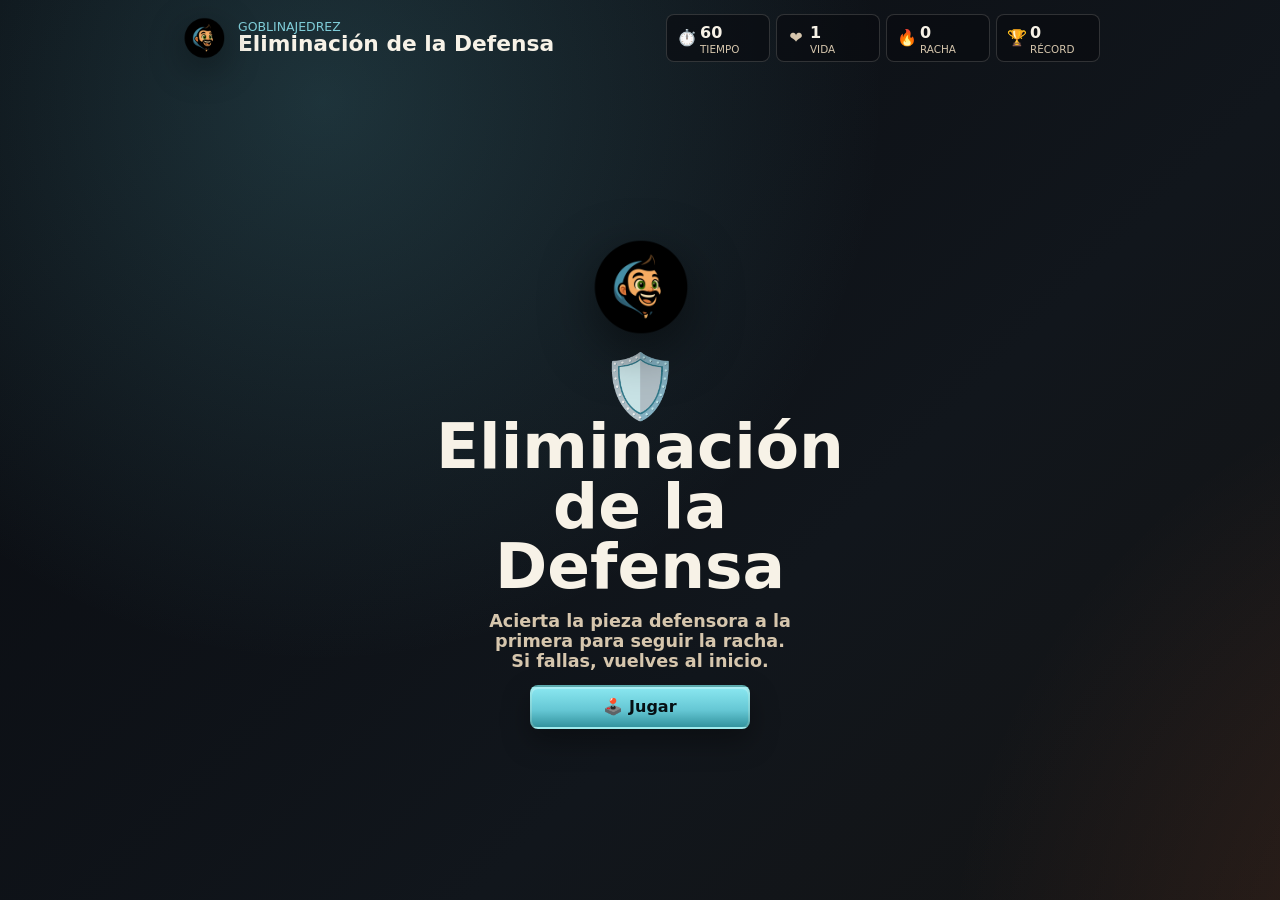
==== index.html @ 9c4ffb0d "Publish Elimina la Defensa" ====
<!doctype html>
<html lang="es">
  <head>
    <meta charset="utf-8">
    <meta name="viewport" content="width=device-width, initial-scale=1, maximum-scale=1, user-scalable=no">
    <meta name="theme-color" content="#090b10">
    <title>GoblinAjedrez · Eliminación de la Defensa</title>
    <link rel="stylesheet" href="vendor/chessground/chessground.base.css">
    <link rel="stylesheet" href="vendor/chessground/chessground.brown.css">
    <link rel="stylesheet" href="vendor/chessground/chessground.cburnett.css">
    <link rel="stylesheet" href="styles.css">
  </head>
  <body>
    <main class="game-shell" aria-label="GoblinAjedrez Eliminación de la Defensa">
      <header class="hud">
        <div class="brand">
          <img src="assets/goblin-logo.png" alt="" onerror="this.style.display='none'">
          <div>
            <p>GOBLINAJEDREZ</p>
            <strong>Eliminación de la Defensa</strong>
          </div>
        </div>
        <div class="stats" aria-label="Progreso">
          <span><em aria-hidden="true">⏱️</em><b id="timeCounter">60</b><small>Tiempo</small></span>
          <span><em aria-hidden="true">❤️</em><b id="lifeCounter">1</b><small>Vida</small></span>
          <span><em aria-hidden="true">🔥</em><b id="streakCounter">0</b><small>Racha</small></span>
          <span><em aria-hidden="true">🏆</em><b id="bestCounter">0</b><small>Récord</small></span>
        </div>
      </header>

      <section class="level-screen" id="startScreen" aria-labelledby="startScreenTitle">
        <div class="screen-copy">
          <img src="assets/goblin-logo.png" alt="" onerror="this.style.display='none'">
          <h1 id="startScreenTitle">🛡️ Eliminación de la Defensa</h1>
          <p>Acierta la pieza defensora a la primera para seguir la racha. Si fallas, vuelves al inicio.</p>
          <button class="primary-button" id="playButton" type="button">🕹️ Jugar</button>
        </div>
      </section>

      <section class="play-screen hidden" id="playScreen" aria-label="Reto">
        <div class="question-row">
          <button class="ghost-button" id="backButton" type="button">← Inicio</button>
          <p id="questionText">Toca la pieza defensora.</p>
        </div>

        <div class="board-stage" id="boardStage">
          <div class="board-wrap">
            <div id="board" aria-label="Tablero de ajedrez"></div>
            <div class="tutorial-badge hidden" id="tutorialBadge" aria-hidden="true"></div>
            <div class="feedback-msg" id="feedbackMsg" aria-live="polite"></div>
            <canvas id="particles" width="640" height="640" aria-hidden="true"></canvas>
          </div>
        </div>

        <div class="result-panel" id="resultPanel" aria-live="polite">
          <strong id="resultTitle">Pulsa la pieza defensora.</strong>
          <p id="resultText"></p>
        </div>
      </section>

    </main>

    <script src="vendor/chess.min.js"></script>
    <script src="levels.js"></script>
    <script type="module" src="game.js"></script>
  </body>
</html>
---- vendor/chessground/chessground.base.css ----
.cg-wrap {
  box-sizing: content-box;
  position: relative;
  display: block;
}

cg-container {
  position: absolute;
  width: 100%;
  height: 100%;
  display: block;
  top: 0;
}

cg-board {
  position: absolute;
  top: 0;
  left: 0;
  width: 100%;
  height: 100%;
  -webkit-user-select: none;
  -moz-user-select: none;
  -ms-user-select: none;
  user-select: none;
  line-height: 0;
  background-size: cover;
}

.cg-wrap.manipulable cg-board {
  cursor: pointer;
}

cg-board square {
  position: absolute;
  top: 0;
  left: 0;
  width: 12.5%;
  height: 12.5%;
  pointer-events: none;
}

cg-board square.move-dest {
  pointer-events: auto;
}

cg-board square.last-move {
  will-change: transform;
}

.cg-wrap piece {
  position: absolute;
  top: 0;
  left: 0;
  width: 12.5%;
  height: 12.5%;
  background-size: cover;
  z-index: 2;
  will-change: transform;
  pointer-events: none;
}

cg-board piece.dragging {
  cursor: move;
  /* !important to override z-index from 3D piece inline style */
  z-index: 11 !important;
}

piece.anim {
  z-index: 8;
}

piece.fading {
  z-index: 1;
  opacity: 0.5;
}

.cg-wrap piece.ghost {
  opacity: 0.3;
}

.cg-wrap piece svg {
  overflow: hidden;
  position: relative;
  top: 0px;
  left: 0px;
  width: 100%;
  height: 100%;
  pointer-events: none;
  z-index: 2;
  opacity: 0.6;
}

.cg-wrap cg-auto-pieces,
.cg-wrap .cg-shapes,
.cg-wrap .cg-custom-svgs {
  overflow: visible;
  position: absolute;
  top: 0px;
  left: 0px;
  width: 100%;
  height: 100%;
  pointer-events: none;
}

.cg-wrap cg-auto-pieces {
  z-index: 2;
}

.cg-wrap cg-auto-pieces piece {
  opacity: 0.3;
}

.cg-wrap .cg-shapes {
  overflow: hidden;
  opacity: 0.6;
  z-index: 2;
}

.cg-wrap .cg-custom-svgs {
  /* over piece.anim = 8, but under piece.dragging = 11 */
  z-index: 9;
}

.cg-wrap .cg-custom-svgs svg {
  overflow: visible;
}

.cg-wrap coords {
  position: absolute;
  display: flex;
  pointer-events: none;
  opacity: 0.8;
  font-family: sans-serif;
  font-size: 9px;
}

.cg-wrap coords.ranks {
  left: 4px;
  top: -20px;
  flex-flow: column-reverse;
  height: 100%;
  width: 12px;
}

.cg-wrap coords.ranks.black {
  flex-flow: column;
}

.cg-wrap coords.ranks.left {
  left: -15px;
  align-items: flex-end;
}

.cg-wrap coords.files {
  bottom: -4px;
  left: 24px;
  flex-flow: row;
  width: 100%;
  height: 16px;
  text-transform: uppercase;
  text-align: center;
}

.cg-wrap coords.files.black {
  flex-flow: row-reverse;
}

.cg-wrap coords coord {
  flex: 1 1 auto;
}

.cg-wrap coords.ranks coord {
  transform: translateY(39%);
}

.cg-wrap coords.squares {
  bottom: 0;
  left: 0;
  text-transform: uppercase;
  text-align: right;
  flex-flow: column-reverse;
  height: 100%;
  width: 12.5%;
}

.cg-wrap coords.squares.black {
  flex-flow: column;
}

.cg-wrap coords.squares.left {
  text-align: left;
}

.cg-wrap coords.squares coord {
  padding: 6% 4%;
}

.cg-wrap coords.squares.rank2 {
  transform: translateX(100%);
}

.cg-wrap coords.squares.rank3 {
  transform: translateX(200%);
}

.cg-wrap coords.squares.rank4 {
  transform: translateX(300%);
}

.cg-wrap coords.squares.rank5 {
  transform: translateX(400%);
}

.cg-wrap coords.squares.rank6 {
  transform: translateX(500%);
}

.cg-wrap coords.squares.rank7 {
  transform: translateX(600%);
}

.cg-wrap coords.squares.rank8 {
  transform: translateX(700%);
}
---- vendor/chessground/chessground.brown.css ----
/** Colored board squares as an embedded SVG */
cg-board {
  background-color: #f0d9b5;
  background-image: url('[data-uri]');
}

/** Interactive board square colors */
cg-board square.move-dest {
  background: radial-gradient(rgba(20, 85, 30, 0.5) 22%, #208530 0, rgba(0, 0, 0, 0.3) 0, rgba(0, 0, 0, 0) 0);
}
cg-board square.premove-dest {
  background: radial-gradient(rgba(20, 30, 85, 0.5) 22%, #203085 0, rgba(0, 0, 0, 0.3) 0, rgba(0, 0, 0, 0) 0);
}
cg-board square.oc.move-dest {
  background: radial-gradient(transparent 0%, transparent 80%, rgba(20, 85, 0, 0.3) 80%);
}
cg-board square.oc.premove-dest {
  background: radial-gradient(transparent 0%, transparent 80%, rgba(20, 30, 85, 0.2) 80%);
}
cg-board square.move-dest:hover {
  background: rgba(20, 85, 30, 0.3);
}
cg-board square.premove-dest:hover {
  background: rgba(20, 30, 85, 0.2);
}
cg-board square.last-move {
  background-color: rgba(155, 199, 0, 0.41);
}
cg-board square.selected {
  background-color: rgba(20, 85, 30, 0.5);
}
cg-board square.check {
  background: radial-gradient(
    ellipse at center,
    rgba(255, 0, 0, 1) 0%,
    rgba(231, 0, 0, 1) 25%,
    rgba(169, 0, 0, 0) 89%,
    rgba(158, 0, 0, 0) 100%
  );
}
cg-board square.current-premove {
  background-color: rgba(20, 30, 85, 0.5);
}

/** Alternating colors in rank/file/square labels */
.orientation-white .ranks :nth-child(odd),
.orientation-white .files :nth-child(even),
.orientation-black .ranks :nth-child(even),
.orientation-black .files :nth-child(odd),
coords.squares:nth-of-type(odd) :nth-child(even),
coords.squares:nth-of-type(even) :nth-child(odd) {
  color: rgba(72, 72, 72, 0.8);
}

.orientation-white .ranks :nth-child(even),
.orientation-white .files :nth-child(odd),
.orientation-black .ranks :nth-child(odd),
.orientation-black .files :nth-child(even),
coords.squares:nth-of-type(odd) :nth-child(odd),
coords.squares:nth-of-type(even) :nth-child(even) {
  color: rgba(255, 255, 255, 0.8);
}
---- vendor/chessground/chessground.cburnett.css ----
/** Embedded SVGs for all chess pieces */
.cg-wrap piece.pawn.white {
  background-image: url('[data-uri]');
}
.cg-wrap piece.bishop.white {
  background-image: url('[data-uri]');
}
.cg-wrap piece.knight.white {
  background-image: url('[data-uri]');
}
.cg-wrap piece.rook.white {
  background-image: url('[data-uri]');
}
.cg-wrap piece.queen.white {
  background-image: url('[data-uri]');
}
.cg-wrap piece.king.white {
  background-image: url('[data-uri]');
}
.cg-wrap piece.pawn.black {
  background-image: url('[data-uri]');
}
.cg-wrap piece.bishop.black {
  background-image: url('[data-uri]');
}
.cg-wrap piece.knight.black {
  background-image: url('[data-uri]');
}
.cg-wrap piece.rook.black {
  background-image: url('[data-uri]');
}
.cg-wrap piece.queen.black {
  background-image: url('[data-uri]');
}
.cg-wrap piece.king.black {
  background-image: url('[data-uri]');
}
---- styles.css ----
:root {
  color-scheme: dark;
  font-family: Inter, ui-sans-serif, system-ui, -apple-system, BlinkMacSystemFont, "Segoe UI", sans-serif;
  background: #090b10;
  color: #f7f2e7;
  --bg: #090b10;
  --panel: rgba(9, 11, 16, 0.72);
  --line: rgba(247, 242, 231, 0.16);
  --text: #f7f2e7;
  --muted: #d6c6ad;
  --teal: #7fcdd8;
  --gold: #fff3bd;
  --coral: #ff7680;
  --orange: #ff7a45;
  --green: #91e6a5;
}

* {
  box-sizing: border-box;
}

html,
body {
  width: 100%;
  height: 100%;
  min-height: 0;
  margin: 0;
  overflow: hidden;
}

body {
  display: grid;
  place-items: center;
  padding: clamp(6px, 1.8vmin, 14px);
  background:
    radial-gradient(circle at 18% 8%, rgba(95, 183, 197, 0.22), transparent 30%),
    radial-gradient(circle at 88% 78%, rgba(255, 122, 69, 0.16), transparent 34%),
    linear-gradient(135deg, #090b10 0%, #11161c 45%, #17110b 100%);
  background-size: 140% 140%;
  animation: arenaGlow 10s ease-in-out infinite;
}

button {
  font: inherit;
  -webkit-tap-highlight-color: transparent;
}

.game-shell {
  position: relative;
  width: min(100%, 920px);
  height: 100%;
  min-height: 0;
  display: grid;
  grid-template-rows: auto 1fr;
  gap: clamp(8px, 1.4vmin, 12px);
}

.hud {
  display: flex;
  align-items: center;
  justify-content: space-between;
  gap: 10px;
  min-height: 0;
}

.brand {
  display: flex;
  align-items: center;
  gap: clamp(6px, 1.2vmin, 10px);
  min-width: 0;
}

.brand img {
  width: clamp(34px, 8vmin, 48px);
  height: clamp(34px, 8vmin, 48px);
  object-fit: contain;
  filter: drop-shadow(0 10px 18px rgba(0, 0, 0, 0.42));
}

.brand p,
.brand strong {
  display: block;
  margin: 0;
  line-height: 1.05;
}

.brand p {
  color: var(--teal);
  font-size: clamp(0.48rem, 1.7vmin, 0.78rem);
  text-transform: uppercase;
  letter-spacing: 0;
}

.brand strong {
  font-size: clamp(0.86rem, 3vmin, 1.36rem);
}

.stats {
  display: flex;
  align-items: center;
  justify-content: flex-end;
  flex-wrap: wrap;
  gap: 6px;
}

.stats span {
  min-width: clamp(74px, 18vmin, 104px);
  min-height: clamp(34px, 8vmin, 48px);
  display: grid;
  grid-template-columns: auto 1fr;
  grid-template-rows: 1fr auto;
  column-gap: 5px;
  align-items: center;
  padding: clamp(4px, 1vmin, 7px) clamp(6px, 1.5vmin, 10px);
  border: 1px solid var(--line);
  border-radius: 8px;
  background: rgba(9, 11, 16, 0.62);
  color: var(--muted);
  text-align: left;
}

.stats b {
  display: block;
  color: var(--text);
  font-size: clamp(0.72rem, 2.4vmin, 1rem);
  line-height: 1;
}

.stats em {
  grid-row: 1 / 3;
  width: 18px;
  font-style: normal;
  line-height: 1;
  text-align: center;
}

.stats small {
  display: block;
  color: var(--muted);
  font-size: clamp(0.46rem, 1.45vmin, 0.65rem);
  line-height: 1;
  text-transform: uppercase;
  letter-spacing: 0;
}

.level-screen,
.play-screen {
  min-height: 0;
}

.level-screen {
  display: grid;
  grid-template-columns: minmax(0, 1fr);
  gap: clamp(10px, 2vmin, 18px);
  align-items: center;
  justify-items: center;
  text-align: center;
}

.screen-copy {
  display: grid;
  justify-items: center;
  gap: clamp(9px, 1.8vmin, 14px);
}

.screen-copy img {
  width: clamp(62px, 15vmin, 112px);
  aspect-ratio: 1;
  object-fit: contain;
  filter: drop-shadow(0 16px 26px rgba(0, 0, 0, 0.5));
}

h1,
.screen-copy p {
  margin: 0;
}

h1 {
  max-width: 430px;
  font-size: clamp(2rem, 7vmin, 4.2rem);
  line-height: 0.95;
  text-wrap: balance;
}

.screen-copy p {
  max-width: 390px;
  color: var(--muted);
  font-size: clamp(0.92rem, 2.4vmin, 1.1rem);
  font-weight: 700;
  text-wrap: balance;
}

.primary-button,
.ghost-button {
  min-height: 44px;
  border-radius: 8px;
  cursor: pointer;
  font-weight: 900;
}

.primary-button {
  min-width: clamp(150px, 34vmin, 220px);
  padding: 0 18px;
  border: 2px solid rgba(255, 248, 216, 0.18);
  background: linear-gradient(180deg, #8be8f1 0%, #65c7d4 58%, #33939e 100%);
  box-shadow:
    0 12px 28px rgba(0, 0, 0, 0.34),
    inset 0 2px 0 rgba(255, 255, 255, 0.28);
  color: #061014;
}

.primary-button:active,
.ghost-button:active {
  transform: translateY(1px);
}

.ghost-button {
  min-width: 110px;
  padding: 0 13px;
  border: 1px solid var(--line);
  background: rgba(9, 11, 16, 0.58);
  color: var(--text);
}

.primary-button.hidden,
.hidden {
  display: none !important;
}

.level-grid {
  display: grid;
  grid-template-columns: repeat(5, minmax(0, 1fr));
  gap: clamp(6px, 1.4vmin, 10px);
}

.level-card {
  aspect-ratio: 1;
  display: grid;
  align-content: space-between;
  justify-items: start;
  gap: 8px;
  padding: clamp(10px, 2vmin, 14px);
  border: 1px solid var(--line);
  border-radius: 8px;
  background:
    linear-gradient(155deg, rgba(127, 205, 216, 0.12), transparent 44%),
    rgba(9, 11, 16, 0.68);
  color: var(--text);
  text-align: left;
  cursor: pointer;
}

.level-card small {
  justify-self: stretch;
  display: inline-grid;
  place-items: center;
  min-height: 22px;
  padding: 3px 6px;
  border-radius: 999px;
  background: rgba(127, 205, 216, 0.13);
  color: var(--teal);
  font-size: clamp(0.52rem, 1.45vmin, 0.68rem);
  font-weight: 900;
  line-height: 1;
  text-transform: uppercase;
  letter-spacing: 0;
}

.level-card b {
  font-size: clamp(1.35rem, 5vmin, 2.45rem);
  line-height: 0.9;
}

.level-card span {
  color: var(--muted);
  font-size: clamp(0.7rem, 2vmin, 0.92rem);
  font-weight: 800;
  line-height: 1.1;
}

.level-card.locked {
  cursor: default;
  opacity: 0.58;
  background: rgba(9, 11, 16, 0.48);
}

.level-card.locked small {
  background: rgba(255, 243, 189, 0.1);
  color: var(--muted);
}

.level-card.completed {
  border-color: rgba(145, 230, 165, 0.62);
  box-shadow: 0 0 24px rgba(145, 230, 165, 0.12);
}

.level-card.completed small {
  background: rgba(145, 230, 165, 0.16);
  color: var(--green);
}

.play-screen {
  display: grid;
  grid-template-rows: auto minmax(0, 1fr) auto;
  gap: clamp(7px, 1.3vmin, 12px);
}

.question-row {
  display: grid;
  grid-template-columns: auto minmax(0, 1fr);
  align-items: center;
  gap: 10px;
}

.question-row p {
  margin: 0;
  color: var(--gold);
  font-size: clamp(0.88rem, 2.4vmin, 1.06rem);
  font-weight: 900;
  text-align: right;
}

.board-stage {
  min-height: 0;
  display: grid;
  place-items: center;
}

.board-wrap {
  position: relative;
  width: min(100%, calc(100vh - clamp(190px, 34vmin, 240px)));
  max-width: 680px;
  aspect-ratio: 1;
  border: 1px solid var(--line);
  border-radius: 8px;
  overflow: visible;
  background: #0c1014;
  box-shadow: 0 18px 70px rgba(0, 0, 0, 0.34);
}

#board,
#particles {
  position: absolute;
  inset: 0;
  width: 100%;
  height: 100%;
  touch-action: none;
}

#board {
  border-radius: 7px;
  overflow: hidden;
}

#particles {
  z-index: 5;
  pointer-events: none;
}

.tutorial-badge {
  position: absolute;
  z-index: 6;
  display: grid;
  place-items: center;
  width: 12.5%;
  height: 12.5%;
  border: clamp(3px, 0.9vmin, 6px) solid rgba(244, 163, 64, 0.92);
  border-radius: 999px;
  background: rgba(244, 163, 64, 0.08);
  box-shadow:
    0 0 0 clamp(4px, 1.1vmin, 8px) rgba(244, 163, 64, 0.18),
    inset 0 0 18px rgba(244, 163, 64, 0.16),
    0 0 26px rgba(244, 163, 64, 0.52);
  pointer-events: none;
  transform: translate(-50%, -50%);
  animation: tutorialRing 1000ms ease-in-out infinite;
}

.tutorial-badge::after {
  content: "";
  position: absolute;
  inset: 14%;
  border: 2px solid rgba(145, 230, 165, 0.78);
  border-radius: inherit;
  box-shadow: 0 0 18px rgba(145, 230, 165, 0.35);
}

.cg-wrap {
  width: 100%;
  height: 100%;
}

.cg-wrap coords {
  text-shadow: 0 1px 2px rgba(0, 0, 0, 0.55);
  font-family: inherit;
  font-weight: 900;
}

.cg-wrap.orientation-white coords.ranks {
  right: 2px;
}

.cg-wrap.orientation-white coords.files {
  bottom: 2px;
}

cg-board square.correct-square {
  background: rgba(145, 230, 165, 0.58);
  box-shadow: inset 0 0 0 4px rgba(14, 88, 37, 0.52);
}

cg-board square.wrong-square {
  background: rgba(255, 118, 128, 0.62);
  box-shadow: inset 0 0 0 4px rgba(128, 23, 34, 0.55);
}

#board piece.piece-wrong {
  animation: pieceWrong 260ms ease-out;
  filter: drop-shadow(0 0 12px rgba(255, 118, 128, 0.9));
}

#board piece.piece-correct {
  animation: pieceCorrect 760ms ease-out;
  filter: drop-shadow(0 0 16px rgba(145, 230, 165, 0.95)) drop-shadow(0 0 34px rgba(127, 205, 216, 0.55));
}

.feedback-msg {
  position: absolute;
  top: clamp(8px, 2vmin, 14px);
  left: 50%;
  z-index: 7;
  min-width: 0;
  max-width: 64%;
  padding: clamp(5px, 1.2vmin, 8px) clamp(10px, 2.4vmin, 16px);
  border-radius: 8px;
  background: rgba(5, 7, 10, 0.82);
  backdrop-filter: blur(3px);
  -webkit-backdrop-filter: blur(3px);
  color: var(--text);
  font-size: clamp(0.78rem, 2.1vmin, 1rem);
  font-weight: 900;
  text-align: center;
  pointer-events: none;
  opacity: 0;
  transform: translate(-50%, -8px) scale(0.92);
  transition: opacity 120ms ease, transform 120ms ease;
  white-space: nowrap;
}

.feedback-msg.show {
  opacity: 1;
  transform: translate(-50%, 0) scale(1);
}

.feedback-msg.correct {
  border: 1px solid rgba(145, 230, 165, 0.62);
  color: var(--green);
}

.feedback-msg.wrong {
  border: 1px solid rgba(255, 118, 128, 0.62);
  color: var(--coral);
}

.board-wrap.shake {
  animation: boardShake 180ms ease-out;
}

.board-wrap.pulse {
  animation: boardPulse 360ms ease-out;
}

.result-panel {
  display: grid;
  grid-template-columns: minmax(0, 1fr);
  align-items: center;
  gap: 8px 12px;
  min-height: 64px;
  padding: 10px 12px;
  border: 1px solid var(--line);
  border-radius: 8px;
  background: rgba(9, 11, 16, 0.62);
}

.result-panel strong,
.result-panel p {
  margin: 0;
}

.result-panel strong {
  font-size: clamp(0.92rem, 2.4vmin, 1.08rem);
}

.result-panel p {
  grid-column: 1;
  color: var(--muted);
  font-size: clamp(0.78rem, 2vmin, 0.95rem);
  font-weight: 700;
}

@keyframes arenaGlow {
  0%,
  100% {
    background-position: 0% 30%;
  }
  50% {
    background-position: 100% 70%;
  }
}

@keyframes boardShake {
  0% { transform: translate(0); }
  20% { transform: translate(-4px, 2px); }
  40% { transform: translate(4px, -1px); }
  60% { transform: translate(-3px, 1px); }
  80% { transform: translate(3px, -1px); }
  100% { transform: translate(0); }
}

@keyframes boardPulse {
  0% { box-shadow: 0 18px 70px rgba(0, 0, 0, 0.34); }
  45% { box-shadow: 0 18px 76px rgba(145, 230, 165, 0.34); }
  100% { box-shadow: 0 18px 70px rgba(0, 0, 0, 0.34); }
}

@keyframes pieceWrong {
  0% { transform: translate(var(--cg-tx, 0), var(--cg-ty, 0)) scale(1); }
  25% { transform: translate(var(--cg-tx, 0), var(--cg-ty, 0)) translateX(-5px) rotate(-4deg) scale(1.04); }
  55% { transform: translate(var(--cg-tx, 0), var(--cg-ty, 0)) translateX(5px) rotate(4deg) scale(1.04); }
  100% { transform: translate(var(--cg-tx, 0), var(--cg-ty, 0)) scale(1); }
}

@keyframes pieceCorrect {
  0% { transform: translate(var(--cg-tx, 0), var(--cg-ty, 0)) scale(1); }
  35% { transform: translate(var(--cg-tx, 0), var(--cg-ty, 0)) scale(1.18); }
  100% { transform: translate(var(--cg-tx, 0), var(--cg-ty, 0)) scale(1); }
}

@keyframes victoryIn {
  0% {
    opacity: 0;
    transform: translateY(8px) scale(0.94);
  }
  100% {
    opacity: 1;
    transform: translateY(0) scale(1);
  }
}

@keyframes tutorialRing {
  0%,
  100% {
    transform: translate(-50%, -50%) scale(1);
    opacity: 0.95;
  }
  50% {
    transform: translate(-50%, -50%) scale(1.13);
    opacity: 1;
  }
}

@media (max-width: 740px) {
  body {
    padding: 6px;
  }

  .game-shell {
    gap: 7px;
  }

  .hud {
    display: grid;
    grid-template-columns: 1fr;
    gap: 6px;
  }

  .stats {
    display: grid;
    grid-template-columns: repeat(4, minmax(0, 1fr));
    width: 100%;
    gap: 4px;
  }

  .stats span {
    min-width: 0;
    min-height: 36px;
    grid-template-columns: 1fr;
    grid-template-rows: auto auto;
    justify-items: center;
    padding: 4px 3px;
    text-align: center;
  }

  .stats em {
    display: none;
  }

  .stats small {
    max-width: 100%;
    overflow: hidden;
    text-overflow: ellipsis;
    white-space: nowrap;
  }

  .level-screen {
    grid-template-columns: 1fr;
    align-content: center;
  }

  .screen-copy {
    justify-items: center;
    text-align: center;
  }

  .screen-copy img {
    width: clamp(46px, 12vmin, 68px);
  }

  .question-row {
    grid-template-columns: 1fr;
    gap: 6px;
  }

  .question-row p {
    text-align: left;
  }

  .board-wrap {
    width: min(100%, calc(100vh - 240px));
  }

  .result-panel {
    grid-template-columns: 1fr;
    min-height: 0;
  }

  .result-panel p,
  .result-panel strong {
    grid-column: 1;
  }
}

@media (max-height: 520px) and (orientation: landscape) {
  .hud {
    display: flex;
  }

  .brand img {
    width: 32px;
    height: 32px;
  }

  .stats span {
    min-height: 32px;
  }

  .level-screen {
    grid-template-columns: 1fr;
  }

  .screen-copy img {
    display: none;
  }

  .board-wrap {
    width: min(55vh, 70vw);
  }

  .result-panel {
    min-height: 50px;
  }
}
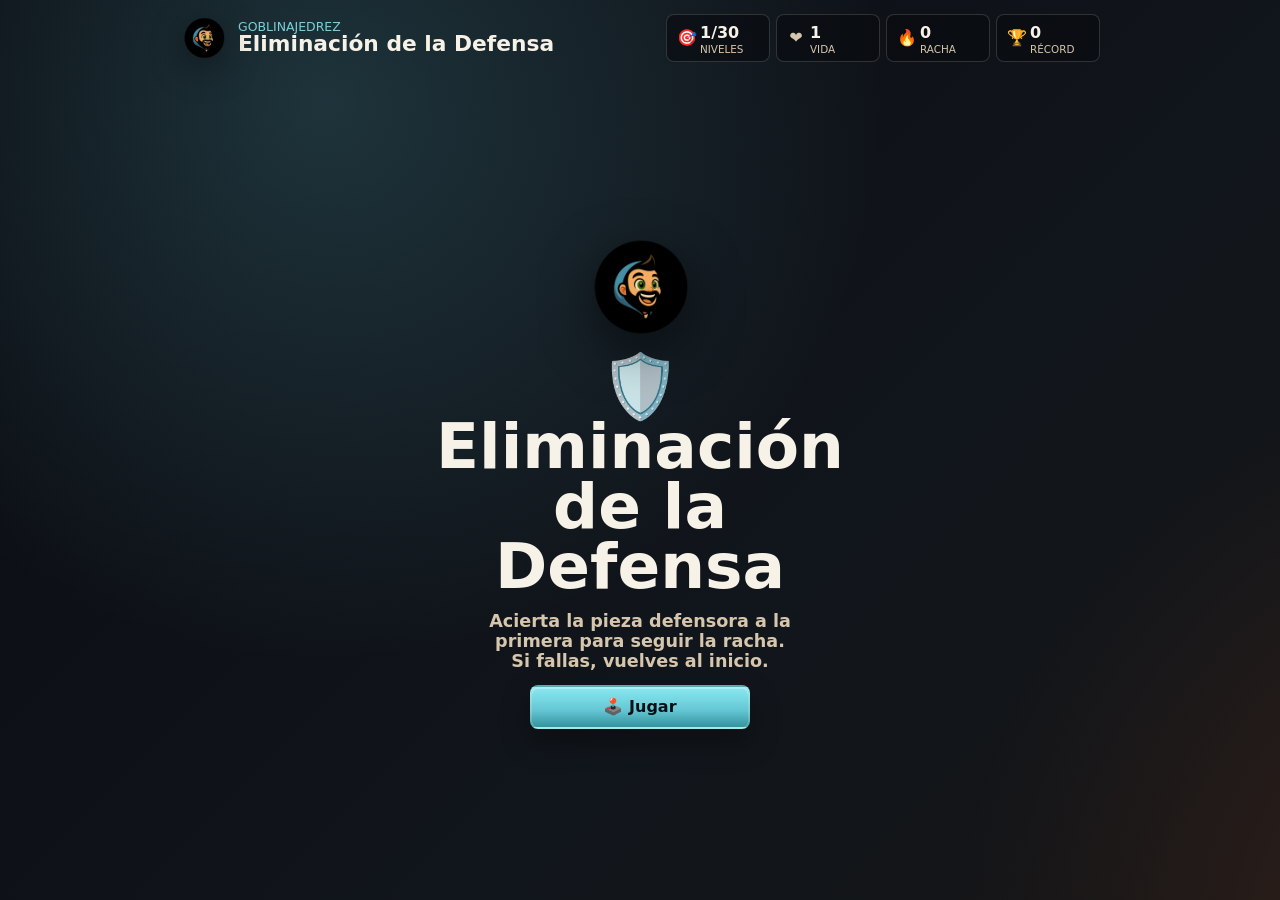
==== commit 69dbcda3: "Mejora progreso y feedback visual" ====
--- a/index.html
+++ b/index.html
@@ -21,7 +21,7 @@
           </div>
         </div>
         <div class="stats" aria-label="Progreso">
-          <span><em aria-hidden="true">⏱️</em><b id="timeCounter">60</b><small>Tiempo</small></span>
+          <span><em aria-hidden="true">🎯</em><b id="levelCounter">1/30</b><small>Niveles</small></span>
           <span><em aria-hidden="true">❤️</em><b id="lifeCounter">1</b><small>Vida</small></span>
           <span><em aria-hidden="true">🔥</em><b id="streakCounter">0</b><small>Racha</small></span>
           <span><em aria-hidden="true">🏆</em><b id="bestCounter">0</b><small>Récord</small></span>
@@ -40,7 +40,7 @@
       <section class="play-screen hidden" id="playScreen" aria-label="Reto">
         <div class="question-row">
           <button class="ghost-button" id="backButton" type="button">← Inicio</button>
-          <p id="questionText">Toca la pieza defensora.</p>
+          <p id="questionText"></p>
         </div>
 
         <div class="board-stage" id="boardStage">
@@ -53,7 +53,7 @@
         </div>
 
         <div class="result-panel" id="resultPanel" aria-live="polite">
-          <strong id="resultTitle">Pulsa la pieza defensora.</strong>
+          <strong id="resultTitle"></strong>
           <p id="resultText"></p>
         </div>
       </section>
--- a/styles.css
+++ b/styles.css
@@ -384,6 +384,101 @@
   border-radius: inherit;
   box-shadow: 0 0 18px rgba(145, 230, 165, 0.35);
 }
+
+.capture-badge {
+  position: absolute;
+  z-index: 8;
+  display: grid;
+  place-items: center;
+  width: 7.5%;
+  height: 7.5%;
+  border-radius: 999px;
+  background: transparent;
+  box-shadow: none;
+  font-size: clamp(0.7rem, 2.5vmin, 1.2rem);
+  filter: drop-shadow(0 2px 3px rgba(0, 0, 0, 0.42));
+  pointer-events: none;
+  transform: translate(22%, -122%);
+  animation: swordPop 650ms cubic-bezier(.2, 1.6, .4, 1);
+}
+
+.exposed-badge {
+  position: absolute;
+  z-index: 7;
+  display: grid;
+  place-items: center;
+  width: 13%;
+  height: 13%;
+  font-size: clamp(1.35rem, 5.5vmin, 2.8rem);
+  pointer-events: none;
+  opacity: 0.95;
+  transform: translate(-50%, -50%);
+  filter: drop-shadow(0 0 7px rgba(255, 238, 158, 0.95)) drop-shadow(0 0 18px rgba(255, 112, 47, 0.85));
+  animation: exposedPop 1200ms cubic-bezier(.15, 1.2, .35, 1) both;
+}
+
+.exposed-badge::before,
+.exposed-badge::after {
+  content: "";
+  position: absolute;
+  inset: -18%;
+  border: 3px solid rgba(255, 196, 88, 0.85);
+  border-radius: 50%;
+  animation: blastRing 1100ms ease-out both;
+}
+
+.exposed-badge::after {
+  inset: -36%;
+  border-width: 2px;
+  border-color: rgba(255, 105, 55, 0.65);
+  animation-delay: 100ms;
+}
+
+.victory-overlay {
+  position: absolute;
+  inset: 0;
+  z-index: 20;
+  display: grid;
+  place-items: center;
+  padding: 18px;
+  background: radial-gradient(circle, rgba(24, 61, 52, 0.82), rgba(5, 7, 10, 0.94));
+  backdrop-filter: blur(7px);
+}
+
+.victory-card {
+  width: min(100%, 520px);
+  display: grid;
+  justify-items: center;
+  gap: 12px;
+  padding: clamp(24px, 6vmin, 48px);
+  border: 1px solid rgba(255, 243, 189, 0.45);
+  border-radius: 18px;
+  background: linear-gradient(145deg, rgba(127, 205, 216, 0.18), rgba(9, 11, 16, 0.92));
+  box-shadow: 0 24px 90px rgba(0, 0, 0, 0.55), 0 0 55px rgba(145, 230, 165, 0.18);
+  text-align: center;
+  animation: victoryIn 650ms cubic-bezier(.2, 1.25, .4, 1);
+}
+
+.victory-trophy {
+  display: grid;
+  place-items: center;
+  width: clamp(72px, 17vmin, 112px);
+  aspect-ratio: 1;
+  border: 3px solid var(--gold);
+  border-radius: 50%;
+  background: linear-gradient(145deg, #fff3bd, #dba940);
+  color: #42300b;
+  box-shadow: 0 0 34px rgba(255, 243, 189, 0.3);
+  font-size: clamp(2.5rem, 8vmin, 4.5rem);
+  animation: trophyFloat 1.8s ease-in-out infinite;
+}
+
+.victory-card p,
+.victory-card h2,
+.victory-card span { margin: 0; }
+.victory-card p { color: var(--green); font-weight: 950; letter-spacing: 0.12em; }
+.victory-card h2 { color: var(--gold); font-size: clamp(1.8rem, 6vmin, 3.5rem); line-height: 1; }
+.victory-card span { max-width: 390px; color: var(--muted); font-weight: 750; line-height: 1.45; }
 
 .cg-wrap {
   width: 100%;
@@ -559,6 +654,30 @@
   }
 }
 
+@keyframes swordPop {
+  0% { opacity: 0; transform: translate(22%, -122%) scale(0) rotate(-35deg); }
+  70% { opacity: 1; transform: translate(22%, -122%) scale(1.2) rotate(8deg); }
+  100% { transform: translate(22%, -122%) scale(1) rotate(0); }
+}
+
+@keyframes exposedPop {
+  0% { opacity: 0; transform: translate(-50%, -50%) scale(0.2) rotate(-15deg); }
+  35% { opacity: 1; transform: translate(-50%, -50%) scale(1.35) rotate(8deg); }
+  62% { transform: translate(-50%, -50%) scale(0.92) rotate(-3deg); }
+  82% { transform: translate(-50%, -50%) scale(1.12) rotate(2deg); }
+  100% { opacity: 0.88; transform: translate(-50%, -50%) scale(1) rotate(0); }
+}
+
+@keyframes blastRing {
+  0% { opacity: 0.95; transform: scale(0.2); }
+  100% { opacity: 0; transform: scale(1.8); }
+}
+
+@keyframes trophyFloat {
+  0%, 100% { transform: translateY(0) rotate(-3deg); }
+  50% { transform: translateY(-10px) rotate(3deg); }
+}
+
 @media (max-width: 740px) {
   body {
     padding: 6px;
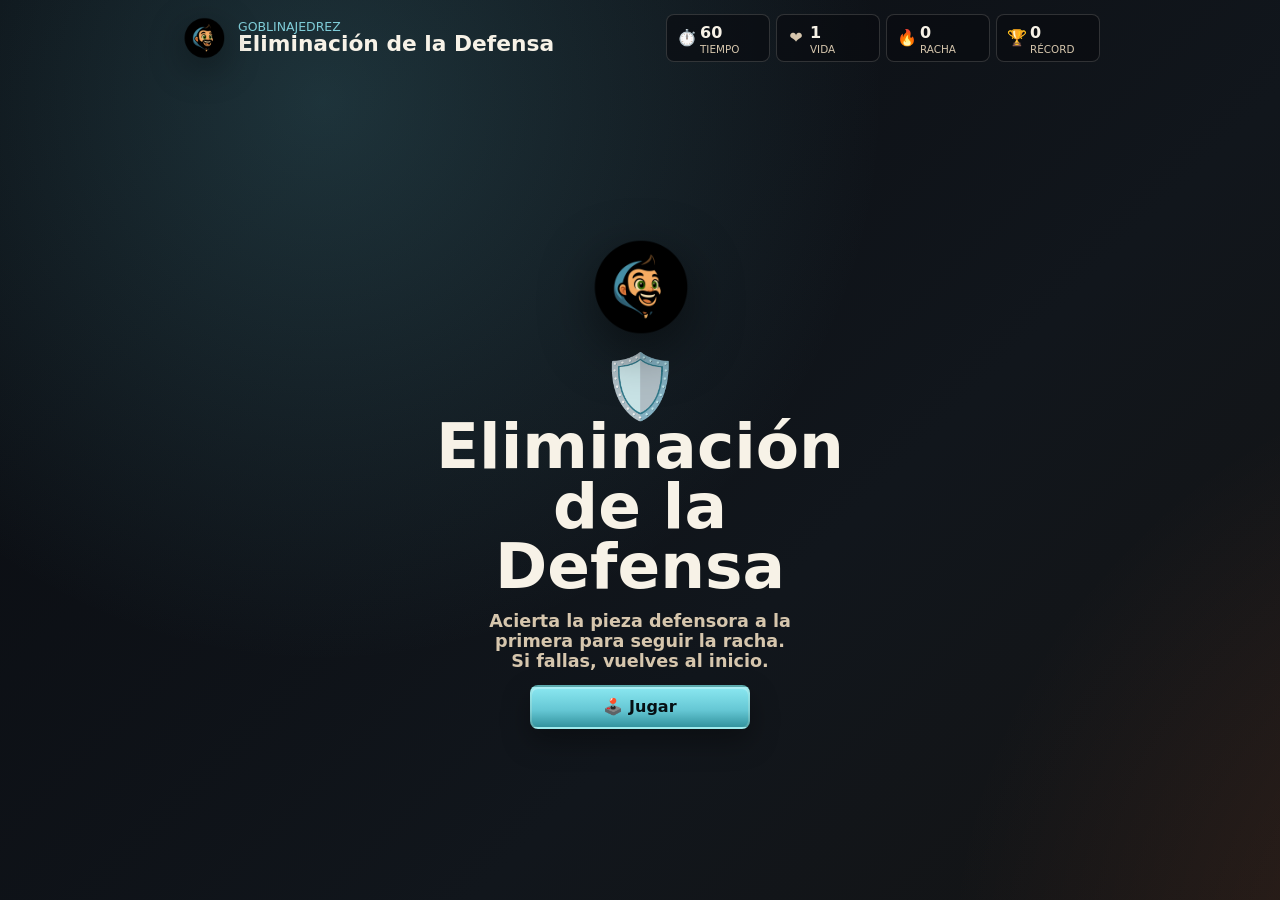
==== commit a7266f94: "Revert "Mejora progreso y feedback visual" This reverts commit 69dbcda36e1dc6e914969996a61da27e19bd0" ====
--- a/index.html
+++ b/index.html
@@ -21,7 +21,7 @@
           </div>
         </div>
         <div class="stats" aria-label="Progreso">
-          <span><em aria-hidden="true">🎯</em><b id="levelCounter">1/30</b><small>Niveles</small></span>
+          <span><em aria-hidden="true">⏱️</em><b id="timeCounter">60</b><small>Tiempo</small></span>
           <span><em aria-hidden="true">❤️</em><b id="lifeCounter">1</b><small>Vida</small></span>
           <span><em aria-hidden="true">🔥</em><b id="streakCounter">0</b><small>Racha</small></span>
           <span><em aria-hidden="true">🏆</em><b id="bestCounter">0</b><small>Récord</small></span>
@@ -40,7 +40,7 @@
       <section class="play-screen hidden" id="playScreen" aria-label="Reto">
         <div class="question-row">
           <button class="ghost-button" id="backButton" type="button">← Inicio</button>
-          <p id="questionText"></p>
+          <p id="questionText">Toca la pieza defensora.</p>
         </div>
 
         <div class="board-stage" id="boardStage">
@@ -53,7 +53,7 @@
         </div>
 
         <div class="result-panel" id="resultPanel" aria-live="polite">
-          <strong id="resultTitle"></strong>
+          <strong id="resultTitle">Pulsa la pieza defensora.</strong>
           <p id="resultText"></p>
         </div>
       </section>
--- a/styles.css
+++ b/styles.css
@@ -384,101 +384,6 @@
   border-radius: inherit;
   box-shadow: 0 0 18px rgba(145, 230, 165, 0.35);
 }
-
-.capture-badge {
-  position: absolute;
-  z-index: 8;
-  display: grid;
-  place-items: center;
-  width: 7.5%;
-  height: 7.5%;
-  border-radius: 999px;
-  background: transparent;
-  box-shadow: none;
-  font-size: clamp(0.7rem, 2.5vmin, 1.2rem);
-  filter: drop-shadow(0 2px 3px rgba(0, 0, 0, 0.42));
-  pointer-events: none;
-  transform: translate(22%, -122%);
-  animation: swordPop 650ms cubic-bezier(.2, 1.6, .4, 1);
-}
-
-.exposed-badge {
-  position: absolute;
-  z-index: 7;
-  display: grid;
-  place-items: center;
-  width: 13%;
-  height: 13%;
-  font-size: clamp(1.35rem, 5.5vmin, 2.8rem);
-  pointer-events: none;
-  opacity: 0.95;
-  transform: translate(-50%, -50%);
-  filter: drop-shadow(0 0 7px rgba(255, 238, 158, 0.95)) drop-shadow(0 0 18px rgba(255, 112, 47, 0.85));
-  animation: exposedPop 1200ms cubic-bezier(.15, 1.2, .35, 1) both;
-}
-
-.exposed-badge::before,
-.exposed-badge::after {
-  content: "";
-  position: absolute;
-  inset: -18%;
-  border: 3px solid rgba(255, 196, 88, 0.85);
-  border-radius: 50%;
-  animation: blastRing 1100ms ease-out both;
-}
-
-.exposed-badge::after {
-  inset: -36%;
-  border-width: 2px;
-  border-color: rgba(255, 105, 55, 0.65);
-  animation-delay: 100ms;
-}
-
-.victory-overlay {
-  position: absolute;
-  inset: 0;
-  z-index: 20;
-  display: grid;
-  place-items: center;
-  padding: 18px;
-  background: radial-gradient(circle, rgba(24, 61, 52, 0.82), rgba(5, 7, 10, 0.94));
-  backdrop-filter: blur(7px);
-}
-
-.victory-card {
-  width: min(100%, 520px);
-  display: grid;
-  justify-items: center;
-  gap: 12px;
-  padding: clamp(24px, 6vmin, 48px);
-  border: 1px solid rgba(255, 243, 189, 0.45);
-  border-radius: 18px;
-  background: linear-gradient(145deg, rgba(127, 205, 216, 0.18), rgba(9, 11, 16, 0.92));
-  box-shadow: 0 24px 90px rgba(0, 0, 0, 0.55), 0 0 55px rgba(145, 230, 165, 0.18);
-  text-align: center;
-  animation: victoryIn 650ms cubic-bezier(.2, 1.25, .4, 1);
-}
-
-.victory-trophy {
-  display: grid;
-  place-items: center;
-  width: clamp(72px, 17vmin, 112px);
-  aspect-ratio: 1;
-  border: 3px solid var(--gold);
-  border-radius: 50%;
-  background: linear-gradient(145deg, #fff3bd, #dba940);
-  color: #42300b;
-  box-shadow: 0 0 34px rgba(255, 243, 189, 0.3);
-  font-size: clamp(2.5rem, 8vmin, 4.5rem);
-  animation: trophyFloat 1.8s ease-in-out infinite;
-}
-
-.victory-card p,
-.victory-card h2,
-.victory-card span { margin: 0; }
-.victory-card p { color: var(--green); font-weight: 950; letter-spacing: 0.12em; }
-.victory-card h2 { color: var(--gold); font-size: clamp(1.8rem, 6vmin, 3.5rem); line-height: 1; }
-.victory-card span { max-width: 390px; color: var(--muted); font-weight: 750; line-height: 1.45; }
 
 .cg-wrap {
   width: 100%;
@@ -654,30 +559,6 @@
   }
 }
 
-@keyframes swordPop {
-  0% { opacity: 0; transform: translate(22%, -122%) scale(0) rotate(-35deg); }
-  70% { opacity: 1; transform: translate(22%, -122%) scale(1.2) rotate(8deg); }
-  100% { transform: translate(22%, -122%) scale(1) rotate(0); }
-}
-
-@keyframes exposedPop {
-  0% { opacity: 0; transform: translate(-50%, -50%) scale(0.2) rotate(-15deg); }
-  35% { opacity: 1; transform: translate(-50%, -50%) scale(1.35) rotate(8deg); }
-  62% { transform: translate(-50%, -50%) scale(0.92) rotate(-3deg); }
-  82% { transform: translate(-50%, -50%) scale(1.12) rotate(2deg); }
-  100% { opacity: 0.88; transform: translate(-50%, -50%) scale(1) rotate(0); }
-}
-
-@keyframes blastRing {
-  0% { opacity: 0.95; transform: scale(0.2); }
-  100% { opacity: 0; transform: scale(1.8); }
-}
-
-@keyframes trophyFloat {
-  0%, 100% { transform: translateY(0) rotate(-3deg); }
-  50% { transform: translateY(-10px) rotate(3deg); }
-}
-
 @media (max-width: 740px) {
   body {
     padding: 6px;
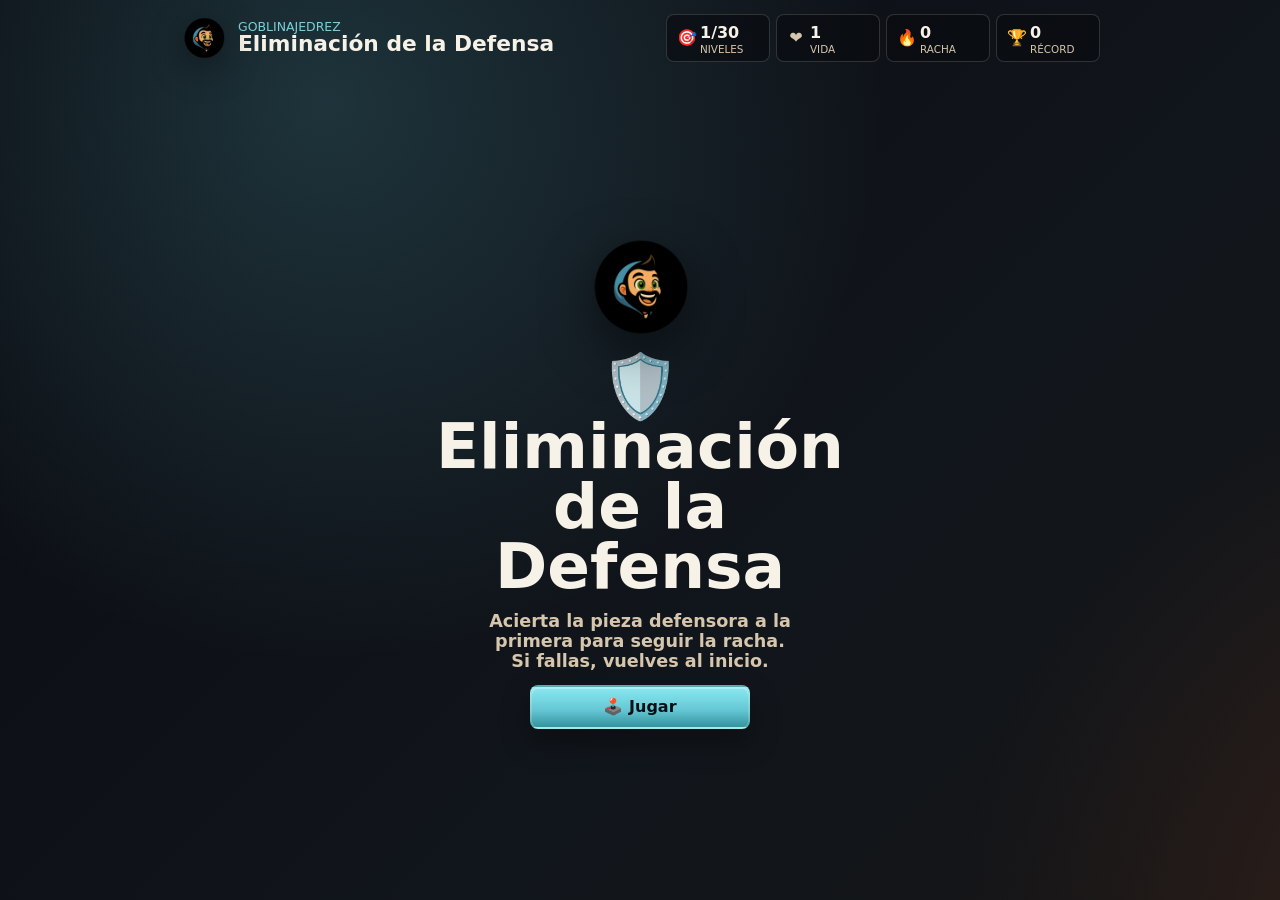
==== commit 7edd0e55: "Añade feedback táctico y progreso por niveles" ====
--- a/index.html
+++ b/index.html
@@ -21,7 +21,7 @@
           </div>
         </div>
         <div class="stats" aria-label="Progreso">
-          <span><em aria-hidden="true">⏱️</em><b id="timeCounter">60</b><small>Tiempo</small></span>
+          <span><em aria-hidden="true">🎯</em><b id="levelCounter">1/30</b><small>Niveles</small></span>
           <span><em aria-hidden="true">❤️</em><b id="lifeCounter">1</b><small>Vida</small></span>
           <span><em aria-hidden="true">🔥</em><b id="streakCounter">0</b><small>Racha</small></span>
           <span><em aria-hidden="true">🏆</em><b id="bestCounter">0</b><small>Récord</small></span>
@@ -40,7 +40,7 @@
       <section class="play-screen hidden" id="playScreen" aria-label="Reto">
         <div class="question-row">
           <button class="ghost-button" id="backButton" type="button">← Inicio</button>
-          <p id="questionText">Toca la pieza defensora.</p>
+          <p id="questionText"></p>
         </div>
 
         <div class="board-stage" id="boardStage">
@@ -53,7 +53,7 @@
         </div>
 
         <div class="result-panel" id="resultPanel" aria-live="polite">
-          <strong id="resultTitle">Pulsa la pieza defensora.</strong>
+          <strong id="resultTitle"></strong>
           <p id="resultText"></p>
         </div>
       </section>
--- a/styles.css
+++ b/styles.css
@@ -301,7 +301,7 @@
 
 .play-screen {
   display: grid;
-  grid-template-rows: auto minmax(0, 1fr) auto;
+  grid-template-rows: auto minmax(0, 1fr);
   gap: clamp(7px, 1.3vmin, 12px);
 }
 
@@ -385,6 +385,101 @@
   box-shadow: 0 0 18px rgba(145, 230, 165, 0.35);
 }
 
+.capture-badge {
+  position: absolute;
+  z-index: 8;
+  display: grid;
+  place-items: center;
+  width: 7.5%;
+  height: 7.5%;
+  border-radius: 999px;
+  background: transparent;
+  box-shadow: none;
+  font-size: clamp(0.7rem, 2.5vmin, 1.2rem);
+  filter: drop-shadow(0 2px 3px rgba(0, 0, 0, 0.42));
+  pointer-events: none;
+  transform: translate(22%, -122%);
+  animation: swordPop 650ms cubic-bezier(.2, 1.6, .4, 1);
+}
+
+.exposed-badge {
+  position: absolute;
+  z-index: 7;
+  display: grid;
+  place-items: center;
+  width: 13%;
+  height: 13%;
+  font-size: clamp(1.35rem, 5.5vmin, 2.8rem);
+  pointer-events: none;
+  opacity: 0.95;
+  transform: translate(-50%, -50%);
+  filter: drop-shadow(0 0 7px rgba(255, 238, 158, 0.95)) drop-shadow(0 0 18px rgba(255, 112, 47, 0.85));
+  animation: exposedPop 1200ms cubic-bezier(.15, 1.2, .35, 1) both;
+}
+
+.exposed-badge::before,
+.exposed-badge::after {
+  content: "";
+  position: absolute;
+  inset: -18%;
+  border: 3px solid rgba(255, 196, 88, 0.85);
+  border-radius: 50%;
+  animation: blastRing 1100ms ease-out both;
+}
+
+.exposed-badge::after {
+  inset: -36%;
+  border-width: 2px;
+  border-color: rgba(255, 105, 55, 0.65);
+  animation-delay: 100ms;
+}
+
+.victory-overlay {
+  position: absolute;
+  inset: 0;
+  z-index: 20;
+  display: grid;
+  place-items: center;
+  padding: 18px;
+  background: radial-gradient(circle, rgba(24, 61, 52, 0.82), rgba(5, 7, 10, 0.94));
+  backdrop-filter: blur(7px);
+}
+
+.victory-card {
+  width: min(100%, 520px);
+  display: grid;
+  justify-items: center;
+  gap: 12px;
+  padding: clamp(24px, 6vmin, 48px);
+  border: 1px solid rgba(255, 243, 189, 0.45);
+  border-radius: 18px;
+  background: linear-gradient(145deg, rgba(127, 205, 216, 0.18), rgba(9, 11, 16, 0.92));
+  box-shadow: 0 24px 90px rgba(0, 0, 0, 0.55), 0 0 55px rgba(145, 230, 165, 0.18);
+  text-align: center;
+  animation: victoryIn 650ms cubic-bezier(.2, 1.25, .4, 1);
+}
+
+.victory-trophy {
+  display: grid;
+  place-items: center;
+  width: clamp(72px, 17vmin, 112px);
+  aspect-ratio: 1;
+  border: 3px solid var(--gold);
+  border-radius: 50%;
+  background: linear-gradient(145deg, #fff3bd, #dba940);
+  color: #42300b;
+  box-shadow: 0 0 34px rgba(255, 243, 189, 0.3);
+  font-size: clamp(2.5rem, 8vmin, 4.5rem);
+  animation: trophyFloat 1.8s ease-in-out infinite;
+}
+
+.victory-card p,
+.victory-card h2,
+.victory-card span { margin: 0; }
+.victory-card p { color: var(--green); font-weight: 950; letter-spacing: 0.12em; }
+.victory-card h2 { color: var(--gold); font-size: clamp(1.8rem, 6vmin, 3.5rem); line-height: 1; }
+.victory-card span { max-width: 390px; color: var(--muted); font-weight: 750; line-height: 1.45; }
+
 .cg-wrap {
   width: 100%;
   height: 100%;
@@ -421,7 +516,6 @@
 
 #board piece.piece-correct {
   animation: pieceCorrect 760ms ease-out;
-  filter: drop-shadow(0 0 16px rgba(145, 230, 165, 0.95)) drop-shadow(0 0 34px rgba(127, 205, 216, 0.55));
 }
 
 .feedback-msg {
@@ -471,7 +565,7 @@
 }
 
 .result-panel {
-  display: grid;
+  display: none;
   grid-template-columns: minmax(0, 1fr);
   align-items: center;
   gap: 8px 12px;
@@ -531,9 +625,8 @@
 }
 
 @keyframes pieceCorrect {
-  0% { transform: translate(var(--cg-tx, 0), var(--cg-ty, 0)) scale(1); }
-  35% { transform: translate(var(--cg-tx, 0), var(--cg-ty, 0)) scale(1.18); }
-  100% { transform: translate(var(--cg-tx, 0), var(--cg-ty, 0)) scale(1); }
+  0%, 100% { filter: drop-shadow(0 0 0 rgba(145, 230, 165, 0)); }
+  40% { filter: drop-shadow(0 0 18px rgba(145, 230, 165, 1)) drop-shadow(0 0 34px rgba(127, 205, 216, 0.72)); }
 }
 
 @keyframes victoryIn {
@@ -557,6 +650,30 @@
     transform: translate(-50%, -50%) scale(1.13);
     opacity: 1;
   }
+}
+
+@keyframes swordPop {
+  0% { opacity: 0; transform: translate(22%, -122%) scale(0) rotate(-35deg); }
+  70% { opacity: 1; transform: translate(22%, -122%) scale(1.2) rotate(8deg); }
+  100% { transform: translate(22%, -122%) scale(1) rotate(0); }
+}
+
+@keyframes exposedPop {
+  0% { opacity: 0; transform: translate(-50%, -50%) scale(0.2) rotate(-15deg); }
+  35% { opacity: 1; transform: translate(-50%, -50%) scale(1.35) rotate(8deg); }
+  62% { transform: translate(-50%, -50%) scale(0.92) rotate(-3deg); }
+  82% { transform: translate(-50%, -50%) scale(1.12) rotate(2deg); }
+  100% { opacity: 0.88; transform: translate(-50%, -50%) scale(1) rotate(0); }
+}
+
+@keyframes blastRing {
+  0% { opacity: 0.95; transform: scale(0.2); }
+  100% { opacity: 0; transform: scale(1.8); }
+}
+
+@keyframes trophyFloat {
+  0%, 100% { transform: translateY(0) rotate(-3deg); }
+  50% { transform: translateY(-10px) rotate(3deg); }
 }
 
 @media (max-width: 740px) {
